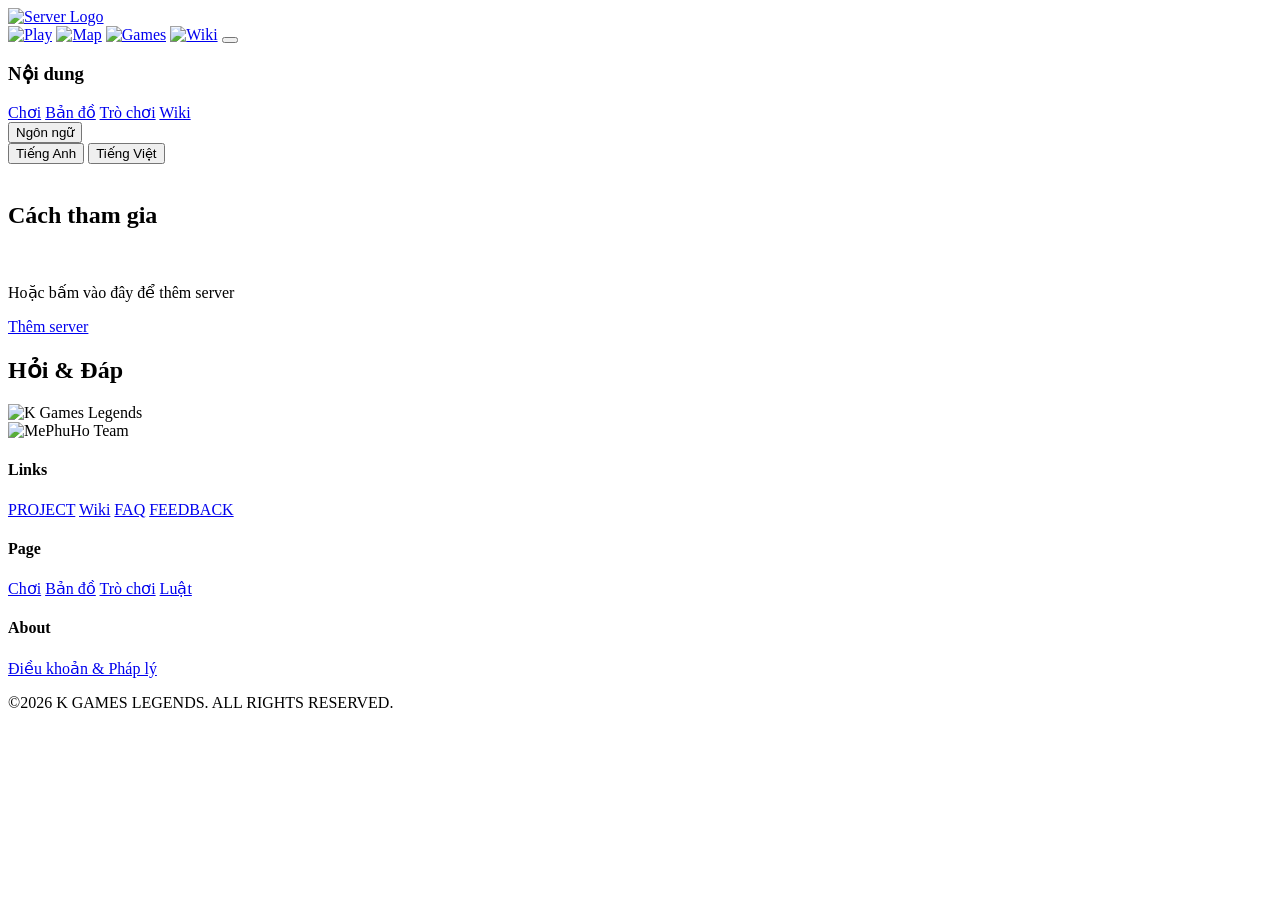
==== play.html @ 212146eb "Add files via upload" ====
<!DOCTYPE html>
<html lang="vi">
<head>
<meta charset="UTF-8">
<title>Play | MePhuHo Team</title>
<meta name="viewport" content="width=device-width, initial-scale=1.0">
<meta property="og:title" content="Play | MePhuHo Team">
<meta property="og:description" content="How to join the MePhuHo Team Minecraft Bedrock server.">
<link rel="icon" type="image/png" href="./assets/favicon.png" sizes="64x64">
<link rel="preconnect" href="https://fonts.googleapis.com">
<link rel="preconnect" href="https://fonts.gstatic.com" crossorigin>
<link href="https://fonts.googleapis.com/css2?family=Paytone+One&display=swap" rel="stylesheet">
<link rel="stylesheet" href="./css/play.css">
</head>

<body>
<header class="header">
  <div class="header-inner">

    <!-- LOGO -->
    <a class="header-logo" href="./index.html">
      <img src="./assets/title.png" alt="Server Logo">
    </a>

    <!-- MENU -->
    <nav class="header-nav">
      <a href="./play.html"><img src="./assets/play.png" alt="Play"></a>
      <a href="./map.html"><img src="./assets/map.png" alt="Map"></a>
      <a href="./games.html"><img src="./assets/game.png" alt="Games"></a>
      <a href="./wiki.html"><img src="./assets/wiki.png" alt="Wiki"></a>

      <button id="menuBtn" class="btn-menu" aria-label="Menu">
        <div class="menu-icon"></div>
      </button>
    </nav>

  </div>
</header>

<!-- Overlay -->
<div class="overlay" id="overlay"></div>

<!-- Side Panel -->
<aside class="side-panel" id="sidePanel">
  <div class="panel-header">
    <h3 data-i18n="content">Nội dung</h3>
  </div>

  <div class="panel-content">
    <a data-i18n="play"  class="panel-btn" href="./play.html">Chơi</a>
    <a data-i18n="map"   class="panel-btn" href="./map.html">Bản đồ</a>
    <a data-i18n="games" class="panel-btn" href="./games.html">Trò chơi</a>
    <a data-i18n="wiki"  class="panel-btn" href="./wiki.html">Wiki</a>

    <!-- Language -->
    <div class="lang-box">
      <button data-i18n="language" class="panel-btn" id="langToggle">Ngôn ngữ</button>

      <div class="lang-dropdown" id="langDropdown">
        <button data-i18n="en_lang" data-lang="en">Tiếng Anh</button>
        <button data-i18n="vi_lang" data-lang="vi">Tiếng Việt</button>
      </div>
    </div>
  </div>
</aside>

<!-- HERO IMAGE -->
<section class="play-hero">
  <img id="heroImg" src="./assets/play/hero.png" alt="">
</section>

<!-- HOW TO JOIN (vàng nhạt) -->
<section class="section how" id="how">
  <h2 id="joinTitle">Cách tham gia</h2>

  <div class="join-shot">
    <img id="joinImg" src="./assets/play/server-info.png" alt="">
    <div class="join-shot-fallback" id="joinFallback" hidden></div>
  </div>

  <p class="add-text" id="addText">Hoặc bấm vào đây để thêm server</p>
  <a class="btn btn-add" id="addBtn" href="#">Thêm server</a>
</section>

<!-- Q&A (vàng đậm hơn) -->
<section class="section faq" id="faq">
  <h2 id="faqTitle">Hỏi & Đáp</h2>
  <div class="faq-list" id="faqList"></div>
</section>

<!-- FOOTER -->
<footer class="footer">

  <div class="footer-top">
    <div class="footer-brand">
      <img src="./assets/logo.png" alt="K Games Legends" class="footer-logo">
    </div>
    <div class="footer-team">
      <img src="./assets/team.png" alt="MePhuHo Team">
    </div>
  </div>

  <div class="footer-links">
    <div class="footer-col">
      <h4>Links</h4>
      <a href="#">PROJECT</a>
      <a href="./wiki.html">Wiki</a>
      <a href="#">FAQ</a>
      <a href="#">FEEDBACK</a>
    </div>

    <div class="footer-col">
      <h4>Page</h4>
      <a data-i18n="play"  href="./play.html">Chơi</a>
      <a data-i18n="map"   href="./map.html">Bản đồ</a>
      <a data-i18n="games" href="./games.html">Trò chơi</a>
      <a data-i18n="rule"  href="./wiki.html">Luật</a>
    </div>

    <div class="footer-col">
      <h4>About</h4>
      <a data-i18n="terms" href="#">Điều khoản & Pháp lý</a>
    </div>
  </div>

  <div class="footer-divider"></div>

  <div class="footer-bottom">
    <p>©2026 <span>K GAMES LEGENDS</span>. ALL RIGHTS RESERVED.</p>
  </div>

  <div class="footer-social">
    <a href="#"><i class="icon discord"></i></a>
    <a href="#"><i class="icon youtube"></i></a>
    <a href="#"><i class="icon mail"></i></a>
    <a href="#"><i class="icon tiktok"></i></a>
  </div>

</footer>

<script src="./js/play.js"></script>
</body>
</html>
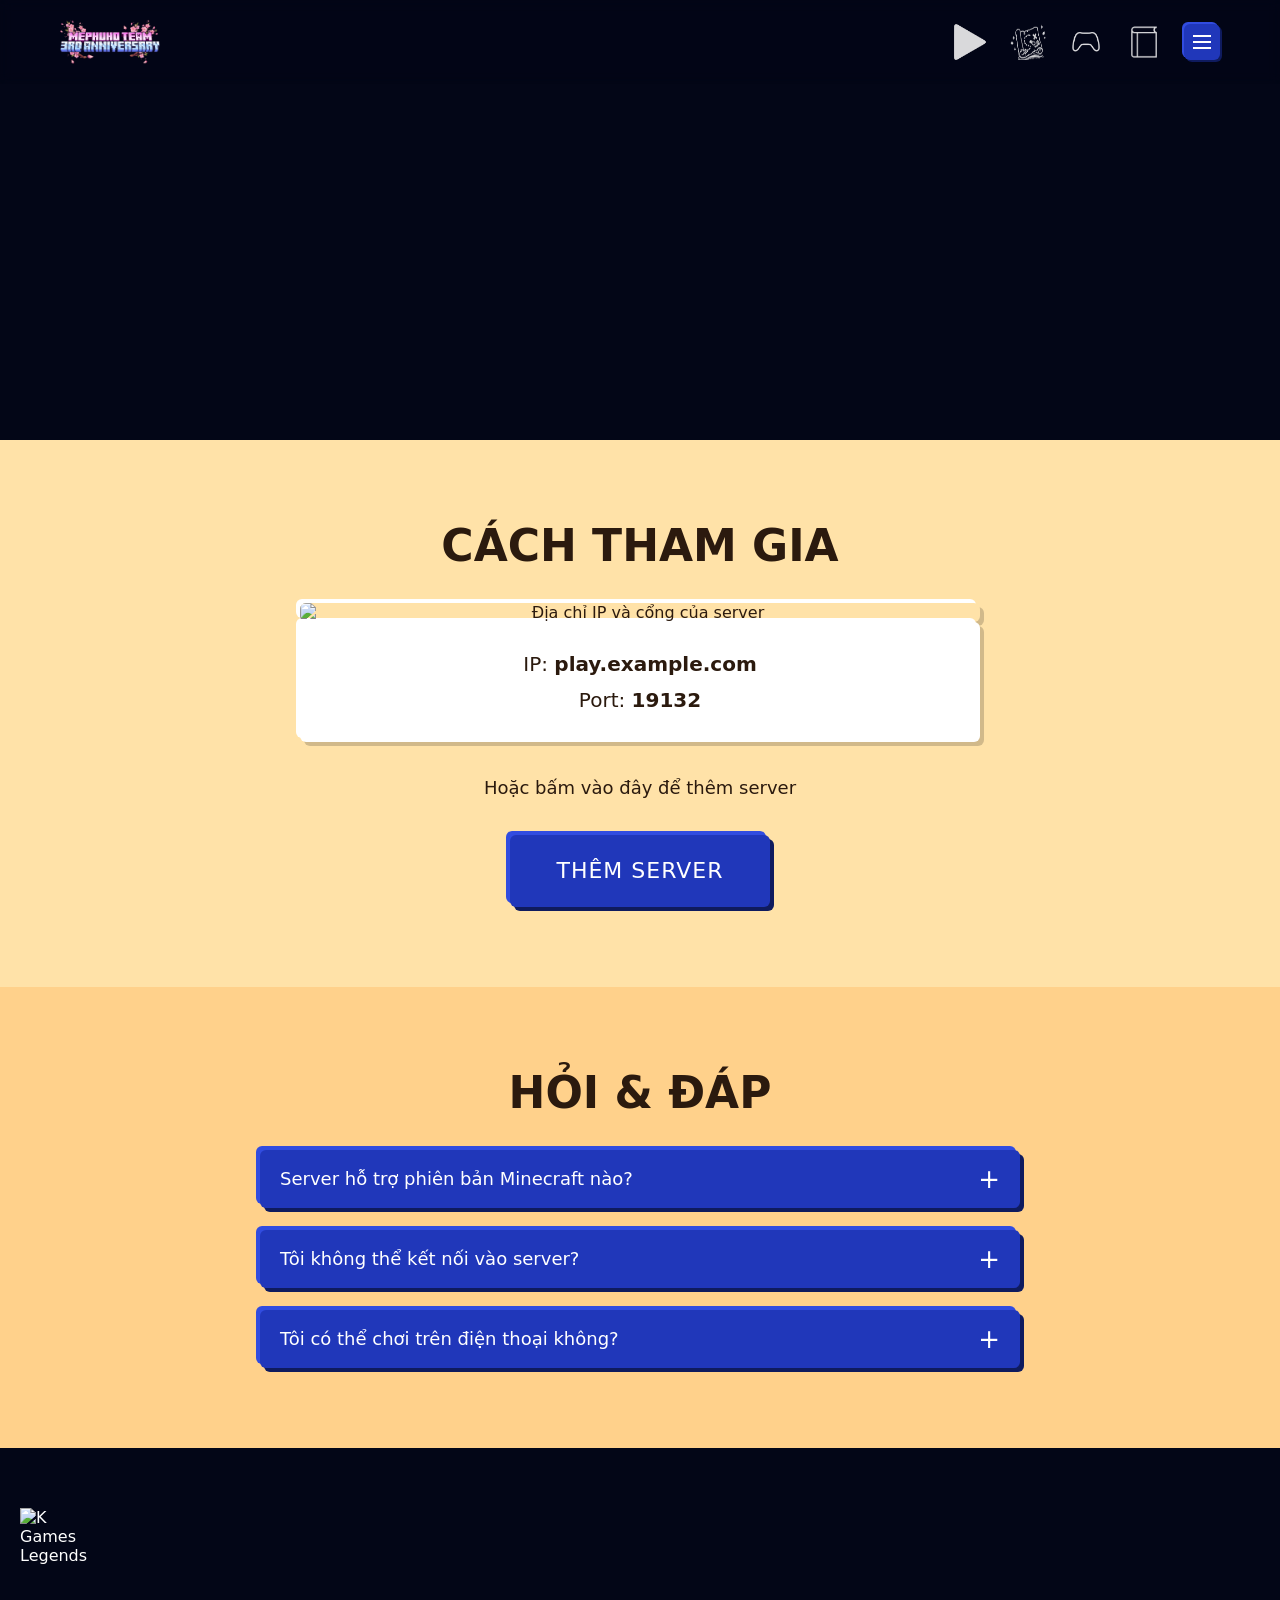
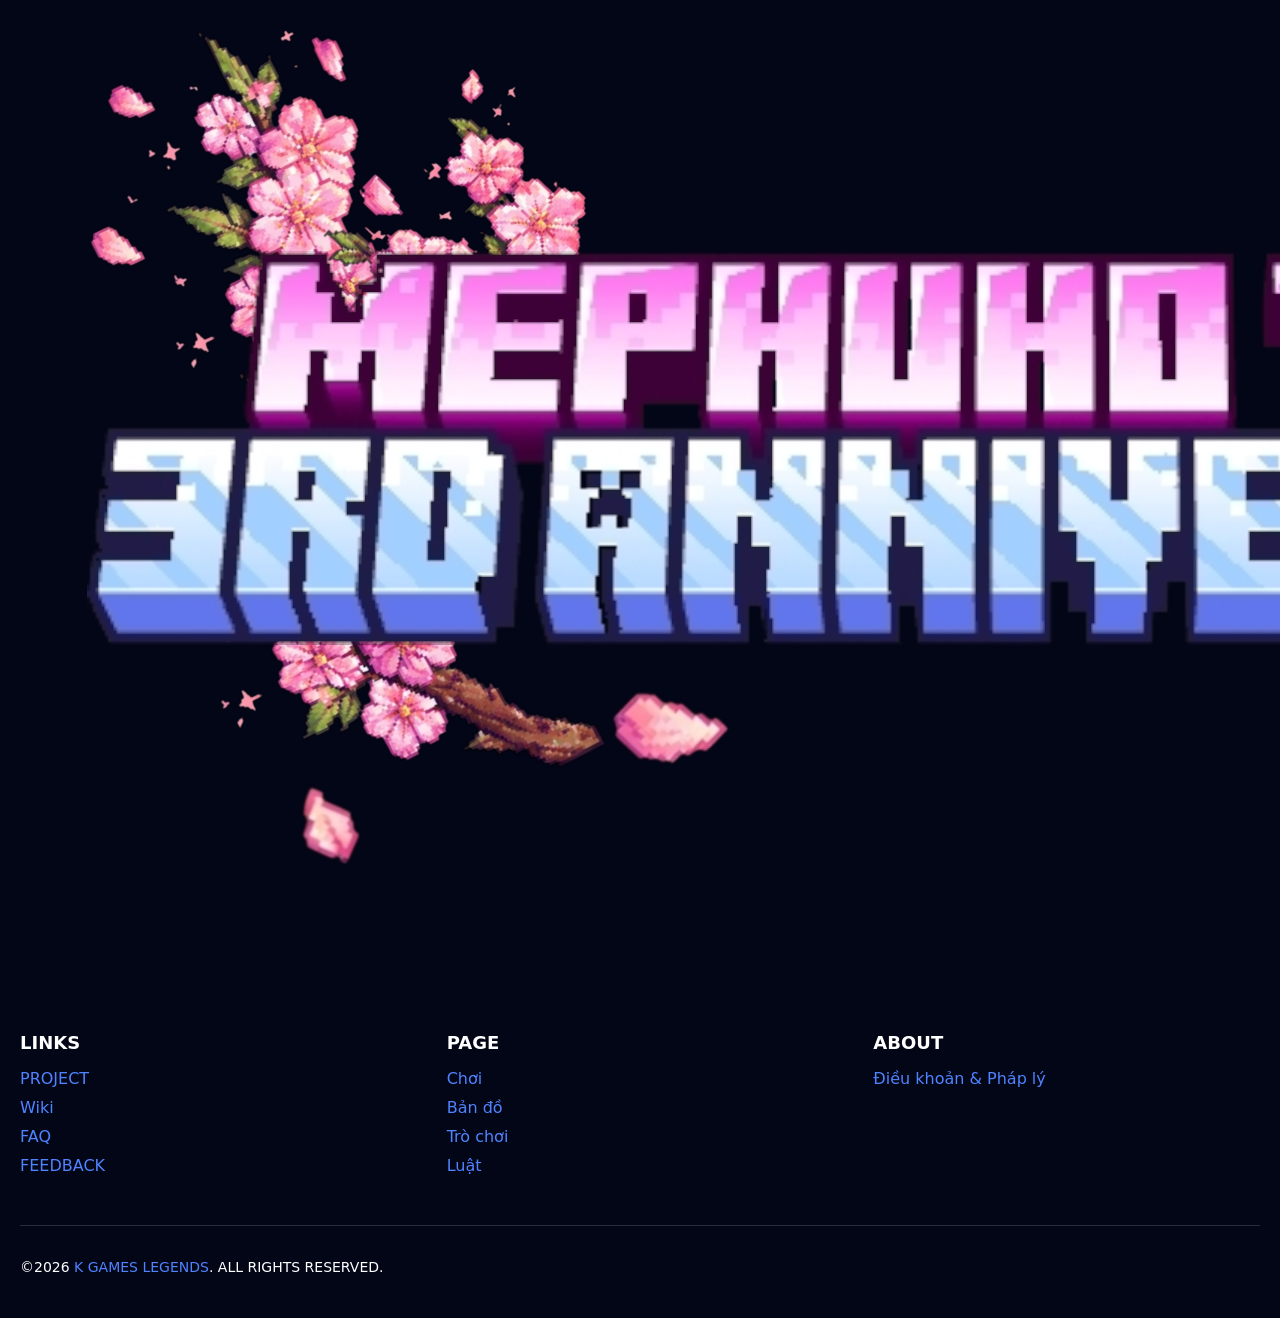
==== commit ab2ffeea: "Update play.html" ====
--- a/play.html
+++ b/play.html
@@ -19,15 +19,15 @@
 
     <!-- LOGO -->
     <a class="header-logo" href="./index.html">
-      <img src="./assets/title.png" alt="Server Logo">
+      <img src="./assets/banner/title.png" alt="Server Logo">
     </a>
 
     <!-- MENU -->
     <nav class="header-nav">
-      <a href="./play.html"><img src="./assets/play.png" alt="Play"></a>
-      <a href="./map.html"><img src="./assets/map.png" alt="Map"></a>
-      <a href="./games.html"><img src="./assets/game.png" alt="Games"></a>
-      <a href="./wiki.html"><img src="./assets/wiki.png" alt="Wiki"></a>
+      <a href="./play.html"><img src="./assets/banner/play.png" alt="Play"></a>
+      <a href="./map.html"><img src="./assets/banner/map.png" alt="Map"></a>
+      <a href="./games.html"><img src="./assets/banner/game.png" alt="Games"></a>
+      <a href="./wiki.html"><img src="./assets/banner/wiki.png" alt="Wiki"></a>
 
       <button id="menuBtn" class="btn-menu" aria-label="Menu">
         <div class="menu-icon"></div>
@@ -66,7 +66,7 @@
 
 <!-- HERO IMAGE -->
 <section class="play-hero">
-  <img id="heroImg" src="./assets/play/hero.png" alt="">
+  <img id="heroImg" src="./assets/banner/server_bg.png" alt="">
 </section>
 
 <!-- HOW TO JOIN (vàng nhạt) -->
@@ -93,10 +93,10 @@
 
   <div class="footer-top">
     <div class="footer-brand">
-      <img src="./assets/logo.png" alt="K Games Legends" class="footer-logo">
+      <img src="./assets/bannerlogo.png" alt="K Games Legends" class="footer-logo">
     </div>
     <div class="footer-team">
-      <img src="./assets/team.png" alt="MePhuHo Team">
+      <img src="./assets/banner/title.png" alt="MePhuHo Team">
     </div>
   </div>
 
--- a/css/play.css
+++ b/css/play.css
@@ -0,0 +1,358 @@
+:root{
+  --main-bg:#030617;
+  --hero-bg:#ffffff;
+  --lobby:#ffe2a8;
+  --games:#ffd18b;
+  --stall:#ffbf69;
+  --stage:#ffae42;
+  --dungeon:#e28b2d;
+  --accent:#0f172a;
+}
+
+/* RESET / GLOBAL */
+*{box-sizing:border-box;margin:0;padding:0}
+
+body{
+  font-family:'Paytone One', system-ui, sans-serif;
+  background:#fff;
+  color:#2b1a0e;
+}
+
+a{ text-decoration:none; color:inherit; }
+
+/* ===============================
+                           GLOBAL BUTTON
+================================ */
+.btn{
+  width:260px;
+  height:72px;
+  display:inline-flex;
+  align-items:center;
+  justify-content:center;
+  font-family:'Paytone One', system-ui, sans-serif;
+  font-size:22px;
+  letter-spacing:1px;
+  text-transform:uppercase;
+
+  background:var(--btn-bg, #ddd);
+  color:var(--btn-text, #111);
+
+  border:none;
+  border-radius:6px;
+
+  cursor:pointer;
+  user-select:none;
+
+  /* Bóng tối + ánh sáng */
+  box-shadow:
+    -4px -4px 0 var(--btn-light, #fff),
+     4px  4px 0 var(--btn-shadow, #999);
+
+  transition:none;
+}
+
+.btn:active{
+  transform:translate(6px,6px);
+  box-shadow:
+    -1px -1px 0 var(--btn-light, #fff),
+     1px  1px 0 var(--btn-shadow, #999);
+}
+
+/* ===============================
+   HEADER
+================================ */
+.header{
+  position:fixed;
+  top:0;
+  left:0;
+  width:100%;
+  z-index:1000;
+  background:rgba(3,6,23,0.2);
+  backdrop-filter:blur(6px);
+}
+
+.header-inner{
+  max-width:1200px;
+  margin:auto;
+  display:flex;
+  align-items:center;
+  justify-content:space-between;
+  padding:14px 20px;
+}
+
+.btn-menu{
+  all:unset;
+  width:36px;
+  height:36px;
+  display:flex;
+  align-items:center;
+  justify-content:center;
+  background:#2037ba;
+  border-radius:6px;
+  cursor:pointer;
+  box-shadow:
+    -2px -2px 0 #314ce0,
+     2px  2px 0 #0f1b5e;
+  transition:.15s ease;
+}
+.btn-menu:hover{ transform:translateY(-1px); }
+.btn-menu:active{
+  box-shadow:
+    -1px -1px 0 #314ce0,
+     1px  1px 0 #0f1b5e;
+  transform:translateY(2px);
+}
+.menu-icon{ width:18px;height:2px;background:#fff;position:relative; }
+.menu-icon::before, .menu-icon::after{ content:"";position:absolute;width:18px;height:2px;background:#fff;left:0; }
+.menu-icon::before{ top:-6px; } .menu-icon::after{ top:6px; }
+
+.header-logo{
+  display:flex;align-items:center;gap:10px;color:#ffffff;
+  font-family:'Paytone One', system-ui, sans-serif;font-size:20px;
+}
+.header-logo img{ width:100px;height:auto; }
+
+.header-nav{ display:flex; gap:22px; align-items:center; }
+.header-nav a{ display:flex; align-items:center; gap:8px; color:#ffffff; text-decoration:none; font-family:'Paytone One', system-ui, sans-serif; font-size:15px; opacity:.85; }
+.header-nav a img{ width:36px;height:36px; } .header-nav a:hover{ opacity:1; }
+
+@media (max-width:768px){
+  .header-nav a img{ width:20px;height:20px; }
+}
+
+/* ===============================
+   SECTIONS / FOOTER (trimmed)
+================================ */
+.section{
+  padding:80px clamp(15px, 5vw, 10%);
+  display:flex;
+  flex-direction:column;
+  align-items:flex-start;
+  gap:32px;
+}
+.section img, .section video{ width:100%; border-radius:6px; }
+.section .text{ width:100%; }
+.section h2{ font-size:44px; font-weight:800; text-transform:uppercase; }
+.section p{ font-size:18px; line-height:1.6; max-width:900px; }
+
+/* COLORS */
+.lobby{background:var(--lobby)}
+.games{background:var(--games)}
+.stall{background:var(--stall)}
+.stage{background:var(--stage)}
+.dungeon{background:var(--dungeon)}
+
+/* Suggest / Footer simplified styles kept */
+
+.footer{ background:#030617; color:#ffffff; padding:60px 20px 40px; font-family:'Paytone One', system-ui, sans-serif; }
+.footer-top{ display:flex; justify-content:space-between; align-items:flex-start; margin-bottom:40px; }
+.footer-logo{ height:48px; }
+.footer-links{ display:grid; grid-template-columns:repeat(auto-fit, minmax(180px, 1fr)); gap:40px; margin-bottom:40px; }
+.footer-col h4{ font-size:18px; margin-bottom:16px; text-transform:uppercase; }
+.footer-col a{ display:block; color:#4f83ff; text-decoration:none; font-size:16px; margin-bottom:10px; }
+.footer-divider{ height:1px; background:rgba(255,255,255,0.15); margin:30px 0; }
+.footer-bottom{ font-size:14px; line-height:1.6; }
+.footer-bottom span{ color:#4f83ff; }
+
+/* Overlay & panel */
+.overlay{
+  position:fixed;
+  inset:0;
+  background:rgba(3,6,23,0.35);
+  backdrop-filter:blur(6px);
+  opacity:0;
+  pointer-events:none;
+  transition:.3s;
+  z-index:900;
+}
+.overlay.show{ opacity:1; pointer-events:auto; }
+
+.side-panel{
+  position:fixed;
+  top:0;
+  right:-320px;
+  width:300px;
+  height:100vh;
+  background: #050a28;
+  color:#fff;
+  padding:20px;
+  transition:.35s ease;
+  z-index:1000;
+  display:flex;
+  flex-direction:column;
+}
+.side-panel.show{ right:0; }
+
+.panel-header{ font-size:22px; margin-bottom:24px; }
+.panel-btn{
+  width:100%;
+  padding:14px;
+  margin-bottom:12px;
+  background:#2037ba;
+  color:#fff;
+  border:none;
+  border-radius:6px;
+  font-family:'Paytone One', system-ui;
+  font-size:16px;
+  cursor:pointer;
+  box-shadow: -3px -3px 0 #314ce0, 3px 3px 0 #0f1b5e;
+}
+
+/* LANG DROPDOWN */
+.lang-box{ position:relative; }
+.lang-dropdown{
+  position:absolute;
+  top:100%;
+  left:0;
+  margin-top:10px;
+  width:100%;
+  padding:10px;
+  background:#091661;
+  border-radius:0 0 6px 6px;
+  display:flex;
+  flex-direction:column;
+  gap:8px;
+  opacity:0;
+  transform:translateY(-6px);
+  pointer-events:none;
+  transition:.2s ease;
+  z-index:1100;
+}
+.lang-dropdown.show{ opacity:1; transform:translateY(0); pointer-events:auto; }
+.lang-dropdown button{
+  all:unset;
+  cursor:pointer;
+  padding:10px 12px;
+  border-radius:6px;
+  font-family:'Paytone One', system-ui, sans-serif;
+  font-size:14px;
+  background:#ffffff;
+  color:#0f172a;
+  display:flex;
+  align-items:center;
+  gap:8px;
+}
+.lang-dropdown button:hover{ background:#e6f1ff; }
+
+/* Responsive */
+@media(max-width:900px){
+  .section{flex-direction:column}
+  .section img,.section video,.section .text{width:100%}
+}
+/* ===============================
+   PLAY PAGE
+================================ */
+a.panel-btn{ display:block; text-align:center; }
+
+/* Ảnh đầu trang (giống event-bg): rộng full, cao tối đa */
+.play-hero{
+  width:100%;
+  height:clamp(240px, 40vw, 440px);
+  background:var(--main-bg);
+  overflow:hidden;
+}
+.play-hero img{
+  width:100%;
+  height:100%;
+  object-fit:cover;
+  object-position:center;
+  display:block;
+}
+.play-hero img.broken{ visibility:hidden; }
+
+.section.how, .section.faq{ align-items:center; text-align:center; }
+.section.how{ background:var(--lobby); }
+.section.faq{ background:var(--games); }
+
+/* Ảnh IP / port: nhỏ trên điện thoại, lớn hơn trên desktop */
+.join-shot{ width:min(100%, 420px); }
+.section .join-shot img{
+  width:100%;
+  height:auto;
+  max-height:320px;
+  object-fit:contain;
+  display:block;
+  border-radius:6px;
+  box-shadow:-4px -4px 0 #fff, 4px 4px 0 rgba(0,0,0,.18);
+}
+.join-shot-fallback{
+  background:#fff;
+  border-radius:6px;
+  padding:24px 16px;
+  font-size:20px;
+  line-height:1.8;
+  box-shadow:-4px -4px 0 #fff, 4px 4px 0 rgba(0,0,0,.18);
+}
+@media (min-width:900px){
+  .join-shot{ width:min(100%, 680px); }
+  .section .join-shot img{ max-height:420px; }
+}
+
+.add-text{ font-size:18px; }
+
+/* Nút Add server: màu khác nền vàng */
+.btn-add{
+  --btn-bg:#2037ba;
+  --btn-text:#ffffff;
+  --btn-shadow:#0f1b5e;
+  --btn-light:#314ce0;
+}
+
+/* Q&A */
+.faq-list{
+  width:100%;
+  max-width:760px;
+  display:flex;
+  flex-direction:column;
+  gap:22px;
+  text-align:left;
+}
+.faq-q{
+  all:unset;
+  box-sizing:border-box;
+  width:100%;
+  display:flex;
+  align-items:center;
+  justify-content:space-between;
+  gap:16px;
+  padding:16px 20px;
+  background:#2037ba;
+  color:#fff;
+  border-radius:6px;
+  font-family:'Paytone One', system-ui, sans-serif;
+  font-size:18px;
+  line-height:1.4;
+  cursor:pointer;
+  box-shadow:-4px -4px 0 #314ce0, 4px 4px 0 #0f1b5e;
+}
+.faq-q:active, .faq-item.open .faq-q{
+  transform:translate(3px,3px);
+  box-shadow:-1px -1px 0 #314ce0, 1px 1px 0 #0f1b5e;
+}
+.faq-q:focus-visible{ outline:3px solid #fff; outline-offset:3px; }
+.faq-q::after{
+  content:"+";
+  flex:0 0 auto;
+  font-size:26px;
+  line-height:1;
+}
+.faq-item.open .faq-q::after{ content:"\2212"; }
+
+.faq-a{
+  display:grid;
+  grid-template-rows:0fr;
+  transition:grid-template-rows .25s ease;
+}
+.faq-item.open .faq-a{ grid-template-rows:1fr; }
+.faq-a > div{ overflow:hidden; }
+.faq-a p{
+  margin-top:16px;
+  padding:16px 20px;
+  background:#fff;
+  border-radius:6px;
+  font-size:17px;
+  line-height:1.6;
+  white-space:pre-line;
+  box-shadow:-3px -3px 0 #fff, 3px 3px 0 rgba(0,0,0,.18);
+}
+@media (prefers-reduced-motion:reduce){ .faq-a{ transition:none; } }
